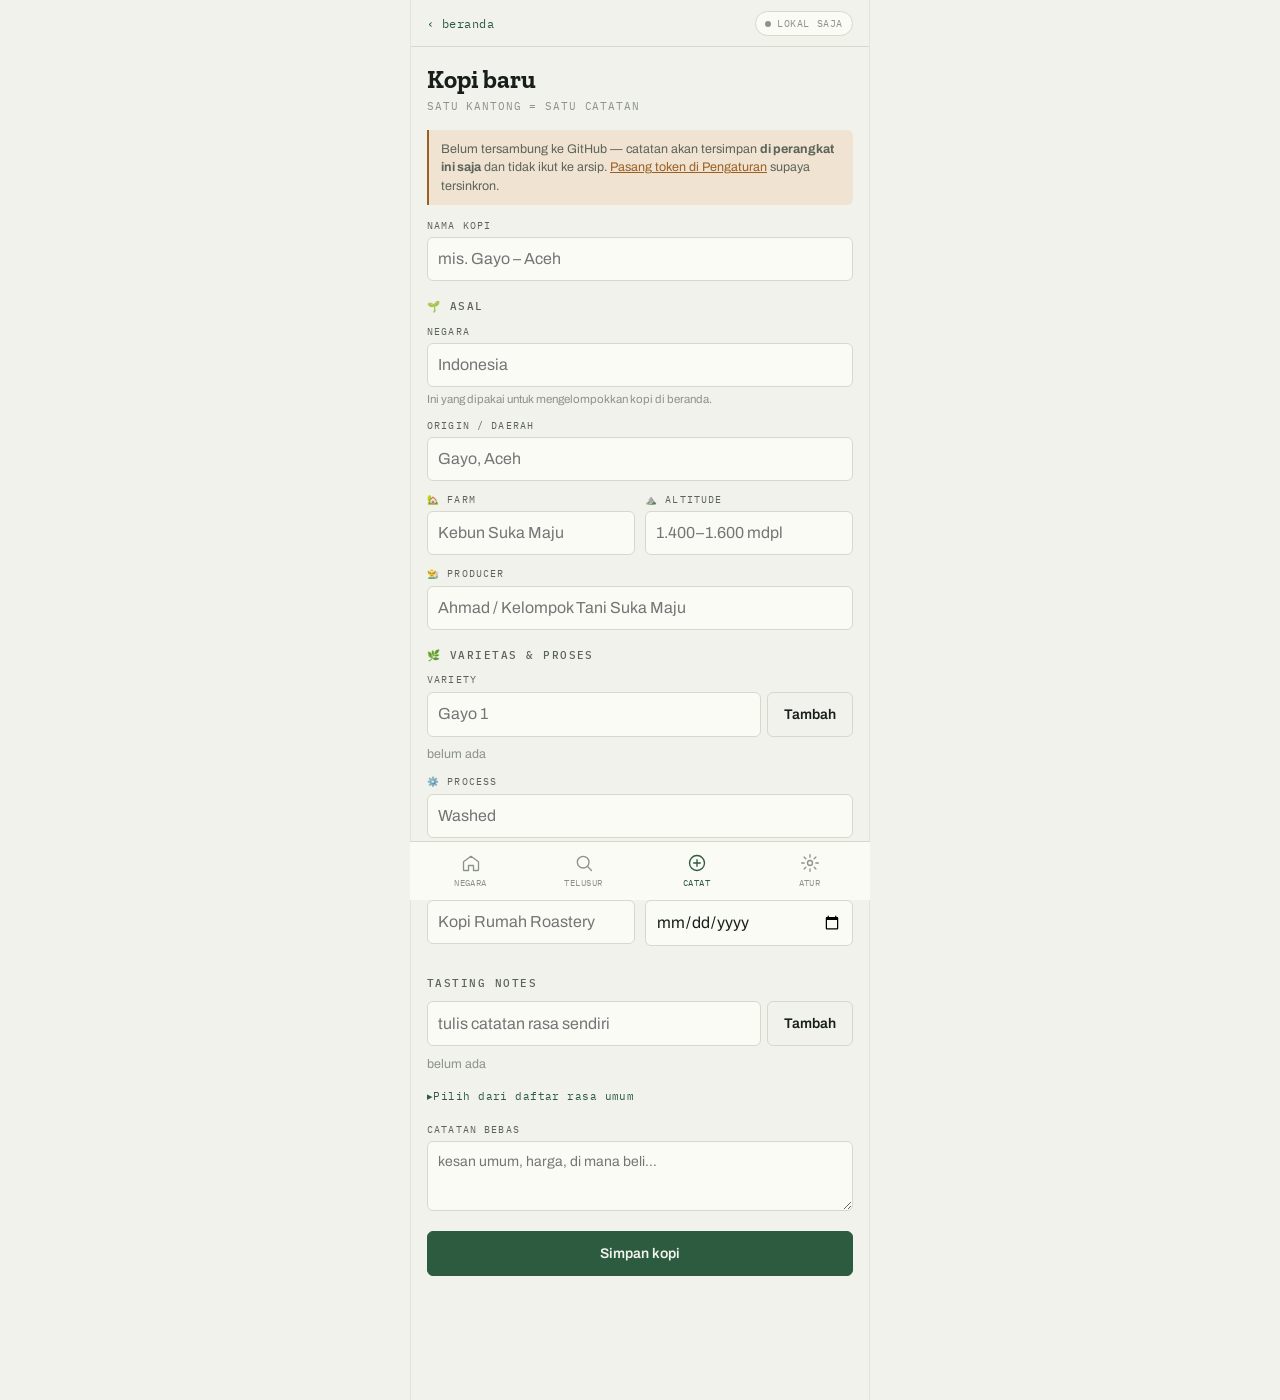
==== catat.html @ e94035f2 "Add existing file" ====
<!doctype html>
<html lang="id">
<head>
<meta charset="utf-8">
<meta name="viewport" content="width=device-width,initial-scale=1,viewport-fit=cover">
<title>Catat kopi · Jejak Kopi</title>
<meta name="theme-color" content="#2C5B40">
<link rel="manifest" href="manifest.webmanifest">
<link rel="icon" href="assets/icon-192.png">
<link rel="apple-touch-icon" href="assets/icon-192.png">
<link rel="stylesheet" href="https://fonts.googleapis.com/css2?family=Archivo:wght@400;500;600;700&family=IBM+Plex+Mono:wght@400;500;600&family=Zilla+Slab:wght@500;600;700&display=swap">
<link rel="stylesheet" href="assets/app.css">
<script>try{var t=JSON.parse(localStorage.getItem("jejakkopi.tema"));if(t&&t!=="auto")document.documentElement.setAttribute("data-theme",t)}catch(e){}</script>
</head>
<body>
<div class="app">
  <header class="top" id="appTop"></header>
  <main class="view" id="view"></main>
</div>
<nav class="tabs" id="appTabs"></nav>

<datalist id="dl-negara"></datalist>
<datalist id="dl-origin"></datalist>
<datalist id="dl-varietas"></datalist>
<datalist id="dl-proses"></datalist>
<datalist id="dl-roaster"></datalist>

<script src="assets/app.js"></script>
<script>
const ID = qs("id");
let draftVar = [], draftNotes = [];

function render(){
  const k = ID ? Store.cari(ID) : null;
  shell({ kembali: k ? "kopi.html?id=" + encodeURIComponent(k.id) : "index.html",
          kembaliTeks: k ? "batal" : "beranda" });
  document.title = (k ? "Ubah" : "Catat kopi") + " · Jejak Kopi";

  if(ID && !k){
    $("#view").innerHTML = `<div class="empty"><h3>Catatan tidak ditemukan</h3>
      <a class="btn ghost" href="index.html">Kembali</a></div>`;
    return;
  }

  draftVar = (k && k.variety) ? k.variety.slice() : [];
  draftNotes = (k && k.notes) ? k.notes.slice() : [];
  const d = k || {};

  $("#view").innerHTML = `
    <h1 class="page-title">${k ? "Ubah catatan" : "Kopi baru"}</h1>
    <div class="page-sub" style="margin-bottom:16px">${k ? "perbarui informasi lot ini" : "satu kantong = satu catatan"}</div>

    ${Store.bisaTulis() ? "" : `<div class="banner">Belum tersambung ke GitHub — catatan akan
      tersimpan <b>di perangkat ini saja</b> dan tidak ikut ke arsip.
      <a href="pengaturan.html">Pasang token di Pengaturan</a> supaya tersinkron.</div>`}

    <div class="f"><label for="nama">Nama kopi</label>
      <input type="text" id="nama" value="${esc(d.nama || "")}" placeholder="mis. Gayo – Aceh"></div>

    <div class="sec-head" style="margin-top:18px"><h2 class="sec-title">🌱 Asal</h2></div>
    <div class="f"><label for="negara">Negara</label>
      <input type="text" id="negara" list="dl-negara" value="${esc(d.negara || "")}"
        placeholder="Indonesia">
      <div class="hint">Ini yang dipakai untuk mengelompokkan kopi di beranda.</div></div>
    <div class="f"><label for="origin">Origin / daerah</label>
      <input type="text" id="origin" list="dl-origin" value="${esc(d.origin || "")}"
        placeholder="Gayo, Aceh"></div>
    <div class="grid2">
      <div class="f"><label for="farm">🏡 Farm</label>
        <input type="text" id="farm" value="${esc(d.farm || "")}" placeholder="Kebun Suka Maju"></div>
      <div class="f"><label for="altitude">⛰️ Altitude</label>
        <input type="text" id="altitude" value="${esc(d.altitude || "")}" placeholder="1.400–1.600 mdpl"></div>
    </div>
    <div class="f"><label for="producer">👨‍🌾 Producer</label>
      <input type="text" id="producer" value="${esc(d.producer || "")}"
        placeholder="Ahmad / Kelompok Tani Suka Maju"></div>

    <div class="sec-head" style="margin-top:18px"><h2 class="sec-title">🌿 Varietas &amp; proses</h2></div>
    <div class="f"><label>Variety</label>
      <div style="display:flex;gap:6px">
        <input type="text" id="varInput" list="dl-varietas" placeholder="Gayo 1" style="flex:1">
        <button class="btn ghost" id="varAdd" type="button">Tambah</button>
      </div>
      <div class="chipset" id="varChips" style="margin-top:8px"></div></div>
    <div class="f"><label for="process">⚙️ Process</label>
      <input type="text" id="process" list="dl-proses" value="${esc(d.process || "")}" placeholder="Washed"></div>

    <div class="sec-head" style="margin-top:18px"><h2 class="sec-title">🔥 Sangrai</h2></div>
    <div class="grid2">
      <div class="f"><label for="roaster">Roaster</label>
        <input type="text" id="roaster" list="dl-roaster" value="${esc(d.roaster || "")}"
          placeholder="Kopi Rumah Roastery"></div>
      <div class="f"><label for="roastDate">📅 Roast date</label>
        <input type="date" id="roastDate" value="${esc(d.roastDate || "")}"></div>
    </div>

    <div class="sec-head" style="margin-top:18px"><h2 class="sec-title">Tasting notes</h2></div>
    <div class="f">
      <div style="display:flex;gap:6px">
        <input type="text" id="noteInput" placeholder="tulis catatan rasa sendiri" style="flex:1">
        <button class="btn ghost" id="noteAdd" type="button">Tambah</button>
      </div>
      <div class="chipset" id="noteChips" style="margin-top:9px"></div>
      <details id="pilihWrap" style="margin-top:10px">
        <summary>Pilih dari daftar rasa umum</summary>
        <div class="chipset" id="notePilih" style="margin-top:9px"></div>
      </details>
    </div>

    <div class="f" style="margin-top:14px"><label for="catatan">Catatan bebas</label>
      <textarea id="catatan" placeholder="kesan umum, harga, di mana beli…">${esc(d.catatan || "")}</textarea></div>

    <div class="btn-row">
      <button class="btn wide" id="simpan" type="button">${k ? "Simpan perubahan" : "Simpan kopi"}</button>
    </div>
    ${k ? `<div class="btn-row"><button class="btn danger wide" id="hapus" type="button">Hapus catatan ini</button></div>` : ""}
    <div style="height:16px"></div>`;

  // datalist dari arsip + daftar umum
  const arsip = Store.kopi();
  datalist("dl-negara", Array.from(new Set(NEGARA_UMUM.concat(arsip.map(x => x.negara).filter(Boolean)))));
  datalist("dl-origin", Array.from(new Set(arsip.map(x => x.origin).filter(Boolean))));
  datalist("dl-varietas", Array.from(new Set(VARIETAS_UMUM.concat(
    [].concat.apply([], arsip.map(x => x.variety || []))))));
  datalist("dl-proses", Array.from(new Set(PROSES_UMUM.concat(arsip.map(x => x.process).filter(Boolean)))));
  datalist("dl-roaster", Array.from(new Set(arsip.map(x => x.roaster).filter(Boolean))));

  gambarVar(); gambarNotes(); gambarPilihan();

  $("#varAdd").addEventListener("click", tambahVar);
  $("#varInput").addEventListener("keydown", e => {
    if(e.key === "Enter"){ e.preventDefault(); tambahVar(); } });
  $("#noteAdd").addEventListener("click", tambahNote);
  $("#noteInput").addEventListener("keydown", e => {
    if(e.key === "Enter"){ e.preventDefault(); tambahNote(); } });
  $("#simpan").addEventListener("click", simpan);
  const h = $("#hapus");
  if(h) h.addEventListener("click", async () => {
    if(!confirm("Hapus catatan kopi ini?")) return;
    await Store.hapus(ID); location.href = "index.html";
  });
}

function gambarVar(){
  $("#varChips").innerHTML = draftVar.length
    ? draftVar.map(v => `<button type="button" aria-pressed="true" data-v="${esc(v)}">${esc(v)} ✕</button>`).join("")
    : `<span class="muted" style="font-size:12.5px;color:var(--ink-faint)">belum ada</span>`;
  $$("#varChips [data-v]").forEach(b => b.addEventListener("click", () => {
    draftVar = draftVar.filter(x => x !== b.dataset.v); gambarVar(); }));
}
function tambahVar(){
  const el = $("#varInput"); const v = el.value.trim();
  if(v && !draftVar.includes(v)) draftVar.push(v);
  el.value = ""; gambarVar(); el.focus();
}
function gambarNotes(){
  $("#noteChips").innerHTML = draftNotes.length
    ? draftNotes.map(v => `<button type="button" aria-pressed="true" data-n="${esc(v)}">${rasaEmoji(v)} ${esc(v)} ✕</button>`).join("")
    : `<span class="muted" style="font-size:12.5px;color:var(--ink-faint)">belum ada</span>`;
  $$("#noteChips [data-n]").forEach(b => b.addEventListener("click", () => {
    draftNotes = draftNotes.filter(x => x !== b.dataset.n); gambarNotes(); gambarPilihan(); }));
}
function tambahNote(){
  const el = $("#noteInput"); const v = el.value.trim();
  if(v && !draftNotes.includes(v)) draftNotes.push(v);
  el.value = ""; gambarNotes(); gambarPilihan(); el.focus();
}
function gambarPilihan(){
  $("#notePilih").innerHTML = RASA_UMUM.map(r =>
    `<button type="button" data-pick="${esc(r)}" aria-pressed="${draftNotes.includes(r)}">${rasaEmoji(r)} ${esc(r)}</button>`).join("");
  $$("#notePilih [data-pick]").forEach(b => b.addEventListener("click", () => {
    const v = b.dataset.pick;
    if(draftNotes.includes(v)) draftNotes = draftNotes.filter(x => x !== v);
    else draftNotes.push(v);
    gambarNotes(); gambarPilihan();
  }));
}

async function simpan(){
  const g = i => { const e = document.getElementById(i); return e ? e.value.trim() : ""; };
  const nama = g("nama");
  if(!nama){ toast("Nama kopi belum diisi."); $("#nama").focus(); return; }
  const lama = ID ? Store.cari(ID) : null;
  const rec = Object.assign({}, lama || {}, {
    id: ID || uid(),
    nama,
    negara: g("negara") || "Tanpa negara",
    origin: g("origin"),
    farm: g("farm"),
    producer: g("producer"),
    variety: draftVar.slice(),
    process: g("process"),
    altitude: g("altitude"),
    roaster: g("roaster"),
    roastDate: g("roastDate"),
    notes: draftNotes.slice(),
    catatan: g("catatan"),
    seduhan: (lama && lama.seduhan) || [],
    createdAt: (lama && lama.createdAt) || Date.now()
  });
  const btn = $("#simpan"); btn.disabled = true; btn.textContent = "Menyimpan…";
  await Store.simpan(rec);
  location.href = "kopi.html?id=" + encodeURIComponent(rec.id);
}

document.addEventListener("data-siap", render);
Store.init();
</script>
</body>
</html>
---- assets/app.css ----
/* Jejak Kopi — gaya bersama semua halaman */

:root{
  --paper:#F1F2EC; --paper-2:#FBFBF6; --paper-3:#E8EAE1;
  --ink:#181E19; --ink-soft:#5C6459; --ink-faint:#8C9389;
  --rule:#D6D8CB; --rule-soft:#E3E5DA;
  --accent:#2C5B40; --accent-soft:#DDE8DF; --accent-ink:#F1F2EC;
  --brass:#9A5F22; --brass-soft:#F0E3D2;
  --good:#3B7A55; --warn:#966A16; --crit:#9C3B2E;
  --shadow:0 1px 2px rgba(24,30,25,.06), 0 6px 18px -10px rgba(24,30,25,.22);
  --r:10px; --r-s:6px;
  --f-disp:"Zilla Slab", Georgia, serif;
  --f-ui:"Archivo", system-ui, -apple-system, "Segoe UI", sans-serif;
  --f-mono:"IBM Plex Mono", ui-monospace, "SF Mono", Menlo, monospace;
  color-scheme:light;
}
@media (prefers-color-scheme: dark){
  :root:not([data-theme="light"]){
    --paper:#111512; --paper-2:#191F1A; --paper-3:#212821;
    --ink:#E7E9DF; --ink-soft:#98A195; --ink-faint:#6D766C;
    --rule:#2A322B; --rule-soft:#222A23;
    --accent:#79BC92; --accent-soft:#1D2B22; --accent-ink:#0E140F;
    --brass:#D19A57; --brass-soft:#2A2015;
    --good:#69B385; --warn:#CFA55E; --crit:#D97D6C;
    --shadow:0 1px 2px rgba(0,0,0,.4), 0 8px 22px -12px rgba(0,0,0,.7);
    color-scheme:dark;
  }
}
:root[data-theme="dark"]{
  --paper:#111512; --paper-2:#191F1A; --paper-3:#212821;
  --ink:#E7E9DF; --ink-soft:#98A195; --ink-faint:#6D766C;
  --rule:#2A322B; --rule-soft:#222A23;
  --accent:#79BC92; --accent-soft:#1D2B22; --accent-ink:#0E140F;
  --brass:#D19A57; --brass-soft:#2A2015;
  --good:#69B385; --warn:#CFA55E; --crit:#D97D6C;
  --shadow:0 1px 2px rgba(0,0,0,.4), 0 8px 22px -12px rgba(0,0,0,.7);
  color-scheme:dark;
}

*{box-sizing:border-box}
html{-webkit-text-size-adjust:100%}
body{margin:0; background:var(--paper); color:var(--ink);
  font-family:var(--f-ui); font-size:15px; line-height:1.5;
  -webkit-font-smoothing:antialiased}
img{max-width:100%}
a{color:inherit; text-decoration:none}
button,input,select,textarea{font:inherit; color:inherit}
button{cursor:pointer; background:none; border:none; padding:0; text-align:inherit}
:focus-visible{outline:2px solid var(--accent); outline-offset:2px; border-radius:3px}
@media (prefers-reduced-motion: reduce){*{animation:none!important; transition:none!important}}

/* ---------- kerangka ---------- */
.app{max-width:460px; margin:0 auto; min-height:100vh; background:var(--paper);
  border-left:1px solid var(--rule-soft); border-right:1px solid var(--rule-soft);
  padding-bottom:92px}
@media (max-width:480px){.app{border:none}}

.top{position:sticky; top:0; z-index:40; background:var(--paper);
  border-bottom:1px solid var(--rule); padding:11px 16px 10px}
.top-row{display:flex; align-items:center; justify-content:space-between; gap:10px}
.brand{font-family:var(--f-disp); font-weight:700; font-size:20px; letter-spacing:-.01em}
.brand span{color:var(--accent)}
.back{display:inline-flex; align-items:center; gap:5px; font-family:var(--f-mono);
  font-size:11.5px; letter-spacing:.04em; color:var(--accent)}
.view{padding:16px}

/* pil sinkron */
.sync{display:inline-flex; align-items:center; gap:6px; font-family:var(--f-mono);
  font-size:10px; letter-spacing:.06em; text-transform:uppercase; color:var(--ink-faint);
  border:1px solid var(--rule); border-radius:100px; padding:4px 9px; background:var(--paper-2)}
.sync .dot{width:6px; height:6px; border-radius:50%; background:var(--ink-faint); flex:none}
.sync[data-s="ok"]{color:var(--good); border-color:var(--good)}
.sync[data-s="ok"] .dot{background:var(--good)}
.sync[data-s="dirty"]{color:var(--warn); border-color:var(--warn)}
.sync[data-s="dirty"] .dot{background:var(--warn)}
.sync[data-s="err"]{color:var(--crit); border-color:var(--crit)}
.sync[data-s="err"] .dot{background:var(--crit)}
.sync[data-s="busy"] .dot{background:var(--accent); animation:pulse 1s ease-in-out infinite}
@keyframes pulse{0%,100%{opacity:1}50%{opacity:.25}}

/* ---------- judul bagian ---------- */
.sec-head{display:flex; align-items:baseline; justify-content:space-between; gap:10px; margin:0 0 10px}
.sec-title{font-family:var(--f-mono); font-size:10.5px; letter-spacing:.14em;
  text-transform:uppercase; color:var(--ink-soft); margin:0; font-weight:500}
.sec-act{font-family:var(--f-mono); font-size:11px; color:var(--accent); letter-spacing:.04em}
.page-title{font-family:var(--f-disp); font-size:25px; font-weight:700; line-height:1.15;
  margin:2px 0 4px; text-wrap:balance}
.page-sub{font-family:var(--f-mono); font-size:11px; letter-spacing:.08em;
  text-transform:uppercase; color:var(--ink-faint)}

/* ---------- strip statistik ---------- */
.strip{display:grid; grid-template-columns:repeat(4,1fr); border:1px solid var(--rule);
  border-radius:var(--r); overflow:hidden; background:var(--paper-2)}
.strip div{padding:10px 6px; text-align:center; border-right:1px solid var(--rule-soft)}
.strip div:last-child{border-right:none}
.strip b{display:block; font-family:var(--f-mono); font-size:19px; font-weight:600;
  font-variant-numeric:tabular-nums; line-height:1.1}
.strip small{font-family:var(--f-mono); font-size:9px; letter-spacing:.08em;
  text-transform:uppercase; color:var(--ink-faint)}

/* ---------- kartu negara ---------- */
.negara{display:flex; align-items:center; gap:13px; width:100%; padding:13px 14px;
  background:var(--paper-2); border:1px solid var(--rule); border-radius:var(--r);
  box-shadow:var(--shadow)}
.negara+.negara{margin-top:9px}
.flag{font-size:30px; line-height:1; flex:none; width:38px; text-align:center}
.negara-b{flex:1; min-width:0; display:block}
.negara-n{display:block; font-family:var(--f-disp); font-size:18px; font-weight:600; line-height:1.2}
.negara-d{display:block; font-size:12px; color:var(--ink-soft); margin-top:2px;
  overflow:hidden; text-overflow:ellipsis; white-space:nowrap}
.negara-c{font-family:var(--f-mono); font-size:11px; color:var(--ink-faint); flex:none;
  font-variant-numeric:tabular-nums; text-align:right}
.chev{color:var(--ink-faint); font-size:17px; flex:none}

/* ---------- kartu kopi ---------- */
.kartu{display:block; width:100%; background:var(--paper-2); border:1px solid var(--rule);
  border-radius:var(--r); padding:12px 13px; box-shadow:var(--shadow)}
.kartu+.kartu{margin-top:9px}
.kartu-top{display:flex; justify-content:space-between; align-items:flex-start; gap:10px}
.kartu-id{display:block; font-family:var(--f-mono); font-size:10px; letter-spacing:.09em;
  color:var(--ink-faint)}
.kartu-n{display:block; font-family:var(--f-disp); font-weight:600; font-size:17px;
  line-height:1.25; margin:2px 0 3px; text-wrap:balance}
.kartu-r{display:block; font-size:12.5px; color:var(--ink-soft)}
.meta{display:flex; flex-wrap:wrap; gap:5px; margin-top:9px}
.tag{font-family:var(--f-mono); font-size:10.5px; letter-spacing:.02em; padding:2.5px 7px;
  border-radius:100px; border:1px solid var(--rule); color:var(--ink-soft); background:var(--paper)}
.tag.proc{border-color:var(--brass); color:var(--brass); background:var(--brass-soft)}
.tag.var{border-color:var(--accent); color:var(--accent); background:var(--accent-soft)}

/* ---------- tabel informasi (halaman detail) ---------- */
.info{border:1px solid var(--rule); border-radius:var(--r); overflow:hidden;
  background:var(--paper-2)}
.info-row{display:flex; align-items:flex-start; gap:10px; padding:10px 12px;
  border-bottom:1px solid var(--rule-soft); width:100%}
.info-row:last-child{border-bottom:none}
.info-e{font-size:15px; line-height:1.35; flex:none; width:20px; text-align:center}
.info-k{font-family:var(--f-mono); font-size:9.5px; letter-spacing:.09em; text-transform:uppercase;
  color:var(--ink-faint); width:78px; flex:none; padding-top:3px}
.info-v{flex:1; min-width:0; font-size:14px; font-weight:500; line-height:1.35}
.info-v.kosong{color:var(--ink-faint); font-weight:400; font-style:italic}
a.info-row .info-v{color:var(--accent)}

/* ---------- catatan rasa ---------- */
.notes{display:flex; flex-wrap:wrap; gap:7px}
.note-chip{display:inline-flex; align-items:center; gap:6px; padding:6px 11px 6px 8px;
  border-radius:100px; border:1px solid var(--rule); background:var(--paper-2); font-size:13px}
.note-chip em{font-style:normal; font-size:14px}

/* ---------- seduhan ---------- */
.seduh{display:flex; gap:11px; padding:10px 0; border-bottom:1px solid var(--rule-soft)}
.seduh:last-child{border-bottom:none}
.seduh-m{font-family:var(--f-mono); font-size:9.5px; letter-spacing:.06em; text-transform:uppercase;
  color:var(--accent-ink); background:var(--accent); padding:4px 6px; border-radius:var(--r-s);
  flex:none; min-width:58px; text-align:center; height:fit-content}
.seduh-b{flex:1; min-width:0}
.seduh-d{font-family:var(--f-mono); font-size:11px; color:var(--ink-faint);
  font-variant-numeric:tabular-nums}
.seduh-n{font-size:13px; color:var(--ink-soft); margin-top:3px}

/* ---------- daftar telusur ---------- */
.facet{display:flex; align-items:center; gap:10px; width:100%; padding:10px 2px;
  border-bottom:1px solid var(--rule-soft)}
.bar{height:5px; border-radius:3px; background:var(--accent); flex:none; min-width:4px}
.facet-n{flex:1; font-size:14px; font-weight:500; min-width:0}
.facet-c{font-family:var(--f-mono); font-size:11.5px; color:var(--ink-faint);
  font-variant-numeric:tabular-nums; flex:none}

.chips{display:flex; gap:6px; overflow-x:auto; padding-bottom:6px; margin-bottom:12px;
  scrollbar-width:none}
.chips::-webkit-scrollbar{display:none}
.chip{font-family:var(--f-mono); font-size:11px; letter-spacing:.03em; white-space:nowrap;
  padding:5px 11px; border-radius:100px; border:1px solid var(--rule);
  background:var(--paper-2); color:var(--ink-soft)}
.chip[aria-pressed="true"]{background:var(--accent); color:var(--accent-ink); border-color:var(--accent)}

/* ---------- formulir ---------- */
.f{margin-bottom:12px}
.f label{display:block; font-family:var(--f-mono); font-size:9.5px; letter-spacing:.12em;
  text-transform:uppercase; color:var(--ink-soft); margin-bottom:4px}
.f input[type=text],.f input[type=number],.f input[type=date],.f input[type=password],
.f select,.f textarea{width:100%; padding:9px 10px; border:1px solid var(--rule);
  border-radius:var(--r-s); background:var(--paper-2); font-size:16px}
.f textarea{min-height:70px; resize:vertical; font-size:14px}
.f .hint{font-size:11.5px; color:var(--ink-faint); margin-top:4px; line-height:1.4}
.grid2{display:grid; grid-template-columns:1fr 1fr; gap:10px}

.btn{display:inline-flex; align-items:center; justify-content:center; gap:6px;
  padding:11px 16px; border-radius:var(--r-s); font-weight:600; font-size:14px;
  background:var(--accent); color:var(--accent-ink); border:1px solid var(--accent)}
.btn.ghost{background:transparent; color:var(--ink); border-color:var(--rule)}
.btn.danger{background:transparent; color:var(--crit); border-color:var(--crit)}
.btn.wide{width:100%}
.btn[disabled]{opacity:.5; cursor:not-allowed}
.btn-row{display:flex; gap:8px; margin-top:14px}

details > summary{font-family:var(--f-mono); font-size:11px; letter-spacing:.04em;
  color:var(--accent); cursor:pointer; padding:4px 0; list-style:none}
details > summary::-webkit-details-marker{display:none}
details > summary::before{content:"▸ "; display:inline-block; transition:transform .15s}
details[open] > summary::before{content:"▾ "}

.chipset{display:flex; flex-wrap:wrap; gap:6px}
.chipset button{font-size:12.5px; padding:5px 10px; border-radius:100px;
  border:1px solid var(--rule); background:var(--paper-2); color:var(--ink-soft)}
.chipset button[aria-pressed="true"]{background:var(--accent-soft); border-color:var(--accent);
  color:var(--accent); font-weight:600}

/* ---------- bilah tab ---------- */
.tabs{position:fixed; bottom:0; left:0; right:0; z-index:50; background:var(--paper-2);
  border-top:1px solid var(--rule); display:grid; grid-template-columns:repeat(4,1fr);
  max-width:460px; margin:0 auto; padding:6px 4px calc(6px + env(safe-area-inset-bottom))}
.tab{display:flex; flex-direction:column; align-items:center; gap:3px; padding:5px 2px;
  color:var(--ink-faint); font-family:var(--f-mono); font-size:9px; letter-spacing:.05em;
  text-transform:uppercase}
.tab svg{width:20px; height:20px; stroke:currentColor; fill:none; stroke-width:1.6;
  stroke-linecap:round; stroke-linejoin:round}
.tab[aria-current="page"]{color:var(--accent)}

/* ---------- lain-lain ---------- */
.empty{text-align:center; padding:34px 18px; color:var(--ink-soft)}
.empty h3{font-family:var(--f-disp); font-size:18px; color:var(--ink); margin:0 0 6px}
.empty p{font-size:13.5px; margin:0 auto 16px; max-width:30em}
.banner{border-left:2px solid var(--brass); background:var(--brass-soft); padding:10px 12px;
  border-radius:0 var(--r-s) var(--r-s) 0; font-size:12.5px; color:var(--ink-soft);
  margin-bottom:14px; line-height:1.45}
.banner a{color:var(--brass); text-decoration:underline}
.toast{position:fixed; left:50%; bottom:100px; transform:translateX(-50%); z-index:80;
  background:var(--ink); color:var(--paper); padding:9px 15px; border-radius:100px;
  font-size:13px; box-shadow:var(--shadow); max-width:88vw; text-align:center; display:none}
.toast.on{display:block}
.hr{height:1px; background:var(--rule); margin:20px 0}
.muted{font-size:13px; color:var(--ink-soft)}
.mono{font-family:var(--f-mono); font-variant-numeric:tabular-nums}
.stack{display:flex; flex-direction:column; gap:9px}
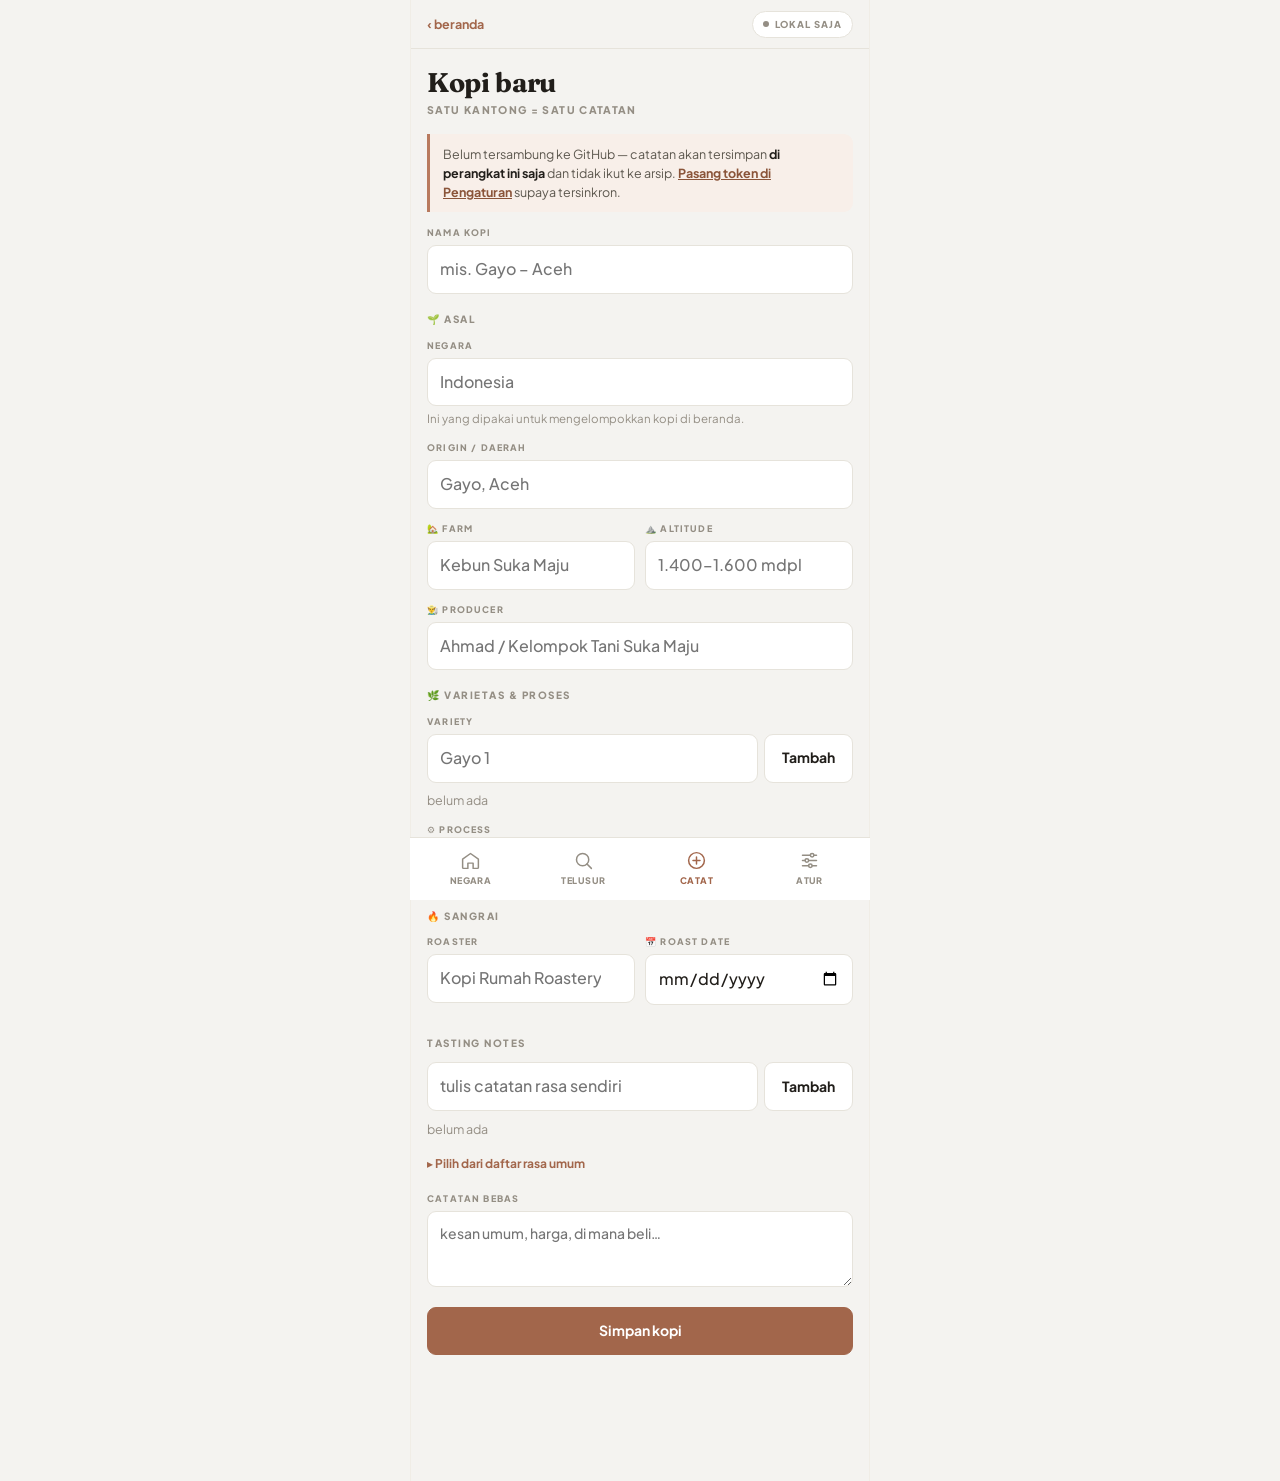
==== commit 4b772b2d: "Update files" ====
--- a/catat.html
+++ b/catat.html
@@ -4,13 +4,12 @@
 <meta charset="utf-8">
 <meta name="viewport" content="width=device-width,initial-scale=1,viewport-fit=cover">
 <title>Catat kopi · Jejak Kopi</title>
-<meta name="theme-color" content="#2C5B40">
+<meta name="theme-color" content="#A2664B">
 <link rel="manifest" href="manifest.webmanifest">
 <link rel="icon" href="assets/icon-192.png">
 <link rel="apple-touch-icon" href="assets/icon-192.png">
-<link rel="stylesheet" href="https://fonts.googleapis.com/css2?family=Archivo:wght@400;500;600;700&family=IBM+Plex+Mono:wght@400;500;600&family=Zilla+Slab:wght@500;600;700&display=swap">
+<link rel="stylesheet" href="https://fonts.googleapis.com/css2?family=Fraunces:opsz,wght@9..144,600;9..144,700&family=Plus+Jakarta+Sans:wght@400;500;600;700;800&display=swap">
 <link rel="stylesheet" href="assets/app.css">
-<script>try{var t=JSON.parse(localStorage.getItem("jejakkopi.tema"));if(t&&t!=="auto")document.documentElement.setAttribute("data-theme",t)}catch(e){}</script>
 </head>
 <body>
 <div class="app">
@@ -25,6 +24,7 @@
 <datalist id="dl-proses"></datalist>
 <datalist id="dl-roaster"></datalist>
 
+<script src="assets/seed.js"></script>
 <script src="assets/app.js"></script>
 <script>
 const ID = qs("id");
@@ -144,7 +144,7 @@
 function gambarVar(){
   $("#varChips").innerHTML = draftVar.length
     ? draftVar.map(v => `<button type="button" aria-pressed="true" data-v="${esc(v)}">${esc(v)} ✕</button>`).join("")
-    : `<span class="muted" style="font-size:12.5px;color:var(--ink-faint)">belum ada</span>`;
+    : `<span class="muted" style="font-size:12.5px;color:var(--faint)">belum ada</span>`;
   $$("#varChips [data-v]").forEach(b => b.addEventListener("click", () => {
     draftVar = draftVar.filter(x => x !== b.dataset.v); gambarVar(); }));
 }
@@ -156,7 +156,7 @@
 function gambarNotes(){
   $("#noteChips").innerHTML = draftNotes.length
     ? draftNotes.map(v => `<button type="button" aria-pressed="true" data-n="${esc(v)}">${rasaEmoji(v)} ${esc(v)} ✕</button>`).join("")
-    : `<span class="muted" style="font-size:12.5px;color:var(--ink-faint)">belum ada</span>`;
+    : `<span class="muted" style="font-size:12.5px;color:var(--faint)">belum ada</span>`;
   $$("#noteChips [data-n]").forEach(b => b.addEventListener("click", () => {
     draftNotes = draftNotes.filter(x => x !== b.dataset.n); gambarNotes(); gambarPilihan(); }));
 }
--- a/assets/app.css
+++ b/assets/app.css
@@ -1,235 +1,269 @@
-/* Jejak Kopi — gaya bersama semua halaman */
+/* =====================================================================
+   Jejak Kopi — gaya bersama semua halaman
+   Latar putih, warna teredam, warna ditentukan negara asal.
+   ===================================================================== */
 
 :root{
-  --paper:#F1F2EC; --paper-2:#FBFBF6; --paper-3:#E8EAE1;
-  --ink:#181E19; --ink-soft:#5C6459; --ink-faint:#8C9389;
-  --rule:#D6D8CB; --rule-soft:#E3E5DA;
-  --accent:#2C5B40; --accent-soft:#DDE8DF; --accent-ink:#F1F2EC;
-  --brass:#9A5F22; --brass-soft:#F0E3D2;
-  --good:#3B7A55; --warn:#966A16; --crit:#9C3B2E;
-  --shadow:0 1px 2px rgba(24,30,25,.06), 0 6px 18px -10px rgba(24,30,25,.22);
-  --r:10px; --r-s:6px;
-  --f-disp:"Zilla Slab", Georgia, serif;
-  --f-ui:"Archivo", system-ui, -apple-system, "Segoe UI", sans-serif;
-  --f-mono:"IBM Plex Mono", ui-monospace, "SF Mono", Menlo, monospace;
+  --page:#F4F3F0;
+  --card:#FFFFFF;
+  --ink:#211E1A;
+  --ink-2:#5C574E;
+  --faint:#948E84;
+  --rule:#E6E3DB;
+  --rule-2:#F0EDE6;
+
+  /* aksen umum aplikasi — tanah liat */
+  --c:#B87A5E; --block:#A2664B; --tint:#F8EFE9; --deep:#8A5439;
+
+  --good:#5C7838; --warn:#A2853C; --crit:#A6402F;
+  --shadow:0 1px 2px rgba(33,30,26,.05), 0 8px 20px -14px rgba(33,30,26,.28);
+  --r:18px; --r-m:12px; --r-s:9px;
+
+  --f-ui:"Plus Jakarta Sans", system-ui, -apple-system, "Segoe UI", sans-serif;
+  --f-disp:"Fraunces", Georgia, "Times New Roman", serif;
   color-scheme:light;
 }
-@media (prefers-color-scheme: dark){
-  :root:not([data-theme="light"]){
-    --paper:#111512; --paper-2:#191F1A; --paper-3:#212821;
-    --ink:#E7E9DF; --ink-soft:#98A195; --ink-faint:#6D766C;
-    --rule:#2A322B; --rule-soft:#222A23;
-    --accent:#79BC92; --accent-soft:#1D2B22; --accent-ink:#0E140F;
-    --brass:#D19A57; --brass-soft:#2A2015;
-    --good:#69B385; --warn:#CFA55E; --crit:#D97D6C;
-    --shadow:0 1px 2px rgba(0,0,0,.4), 0 8px 22px -12px rgba(0,0,0,.7);
-    color-scheme:dark;
-  }
-}
-:root[data-theme="dark"]{
-  --paper:#111512; --paper-2:#191F1A; --paper-3:#212821;
-  --ink:#E7E9DF; --ink-soft:#98A195; --ink-faint:#6D766C;
-  --rule:#2A322B; --rule-soft:#222A23;
-  --accent:#79BC92; --accent-soft:#1D2B22; --accent-ink:#0E140F;
-  --brass:#D19A57; --brass-soft:#2A2015;
-  --good:#69B385; --warn:#CFA55E; --crit:#D97D6C;
-  --shadow:0 1px 2px rgba(0,0,0,.4), 0 8px 22px -12px rgba(0,0,0,.7);
-  color-scheme:dark;
-}
+
+/* ---------- palet negara ---------- */
+[data-w="id"]{--c:#B87A5E; --block:#A2664B; --tint:#F8EFE9; --deep:#8A5439}
+[data-w="et"]{--c:#869A66; --block:#6E8450; --tint:#F0F4E9; --deep:#5E7043}
+[data-w="co"]{--c:#C0A153; --block:#A2853C; --tint:#F9F2E1; --deep:#8A6F27}
+[data-w="ke"]{--c:#B27A7E; --block:#99626A; --tint:#F8EEEE; --deep:#83525A}
+[data-w="br"]{--c:#7593AE; --block:#5B7995; --tint:#ECF2F7; --deep:#4E6B85}
+[data-w="gt"]{--c:#6F9B94; --block:#55807A; --tint:#EAF3F1; --deep:#46706A}
+[data-w="pa"]{--c:#9B87A8; --block:#806D8E; --tint:#F3EEF6; --deep:#6B587A}
+[data-w="cr"]{--c:#6E9377; --block:#557A5F; --tint:#EBF3ED; --deep:#3F6249}
+[data-w="xx"]{--c:#8A8B93; --block:#6E7079; --tint:#F1F1F2; --deep:#5C5D64}
 
 *{box-sizing:border-box}
 html{-webkit-text-size-adjust:100%}
-body{margin:0; background:var(--paper); color:var(--ink);
-  font-family:var(--f-ui); font-size:15px; line-height:1.5;
-  -webkit-font-smoothing:antialiased}
+body{margin:0; background:var(--page); color:var(--ink); font-family:var(--f-ui);
+  font-size:15px; line-height:1.55; -webkit-font-smoothing:antialiased}
 img{max-width:100%}
 a{color:inherit; text-decoration:none}
 button,input,select,textarea{font:inherit; color:inherit}
 button{cursor:pointer; background:none; border:none; padding:0; text-align:inherit}
-:focus-visible{outline:2px solid var(--accent); outline-offset:2px; border-radius:3px}
-@media (prefers-reduced-motion: reduce){*{animation:none!important; transition:none!important}}
+:focus-visible{outline:2px solid var(--block); outline-offset:2px; border-radius:4px}
+@media (prefers-reduced-motion:reduce){*{animation:none!important; transition:none!important}}
 
 /* ---------- kerangka ---------- */
-.app{max-width:460px; margin:0 auto; min-height:100vh; background:var(--paper);
-  border-left:1px solid var(--rule-soft); border-right:1px solid var(--rule-soft);
-  padding-bottom:92px}
+.app{max-width:460px; margin:0 auto; min-height:100vh; background:var(--page);
+  border-left:1px solid var(--rule-2); border-right:1px solid var(--rule-2);
+  padding-bottom:94px}
 @media (max-width:480px){.app{border:none}}
 
-.top{position:sticky; top:0; z-index:40; background:var(--paper);
+.top{position:sticky; top:0; z-index:40; background:var(--page);
   border-bottom:1px solid var(--rule); padding:11px 16px 10px}
 .top-row{display:flex; align-items:center; justify-content:space-between; gap:10px}
-.brand{font-family:var(--f-disp); font-weight:700; font-size:20px; letter-spacing:-.01em}
-.brand span{color:var(--accent)}
-.back{display:inline-flex; align-items:center; gap:5px; font-family:var(--f-mono);
-  font-size:11.5px; letter-spacing:.04em; color:var(--accent)}
+.brand{font-family:var(--f-disp); font-weight:700; font-size:21px; letter-spacing:-.01em}
+.brand span{color:var(--block)}
+.back{display:inline-flex; align-items:center; gap:5px; font-size:12.5px; font-weight:700;
+  color:var(--block)}
 .view{padding:16px}
 
 /* pil sinkron */
-.sync{display:inline-flex; align-items:center; gap:6px; font-family:var(--f-mono);
-  font-size:10px; letter-spacing:.06em; text-transform:uppercase; color:var(--ink-faint);
-  border:1px solid var(--rule); border-radius:100px; padding:4px 9px; background:var(--paper-2)}
-.sync .dot{width:6px; height:6px; border-radius:50%; background:var(--ink-faint); flex:none}
-.sync[data-s="ok"]{color:var(--good); border-color:var(--good)}
+.sync{display:inline-flex; align-items:center; gap:6px; font-size:9.5px; font-weight:800;
+  letter-spacing:.1em; text-transform:uppercase; color:var(--faint);
+  border:1px solid var(--rule); border-radius:100px; padding:5px 10px; background:#fff}
+.sync .dot{width:6px; height:6px; border-radius:50%; background:var(--faint); flex:none}
+.sync[data-s="ok"]{color:var(--good); border-color:#C4D2AE}
 .sync[data-s="ok"] .dot{background:var(--good)}
-.sync[data-s="dirty"]{color:var(--warn); border-color:var(--warn)}
+.sync[data-s="dirty"]{color:var(--warn); border-color:#E4D2A6}
 .sync[data-s="dirty"] .dot{background:var(--warn)}
-.sync[data-s="err"]{color:var(--crit); border-color:var(--crit)}
+.sync[data-s="err"]{color:var(--crit); border-color:#E6BDB4}
 .sync[data-s="err"] .dot{background:var(--crit)}
-.sync[data-s="busy"] .dot{background:var(--accent); animation:pulse 1s ease-in-out infinite}
+.sync[data-s="busy"] .dot{background:var(--block); animation:pulse 1s ease-in-out infinite}
 @keyframes pulse{0%,100%{opacity:1}50%{opacity:.25}}
 
-/* ---------- judul bagian ---------- */
-.sec-head{display:flex; align-items:baseline; justify-content:space-between; gap:10px; margin:0 0 10px}
-.sec-title{font-family:var(--f-mono); font-size:10.5px; letter-spacing:.14em;
-  text-transform:uppercase; color:var(--ink-soft); margin:0; font-weight:500}
-.sec-act{font-family:var(--f-mono); font-size:11px; color:var(--accent); letter-spacing:.04em}
-.page-title{font-family:var(--f-disp); font-size:25px; font-weight:700; line-height:1.15;
-  margin:2px 0 4px; text-wrap:balance}
-.page-sub{font-family:var(--f-mono); font-size:11px; letter-spacing:.08em;
-  text-transform:uppercase; color:var(--ink-faint)}
+/* ---------- judul ---------- */
+.sec-head{display:flex; align-items:baseline; justify-content:space-between; gap:10px;
+  margin:0 0 11px}
+.sec-title{font-size:10px; font-weight:800; letter-spacing:.15em; text-transform:uppercase;
+  color:var(--faint); margin:0}
+.sec-act{font-size:12px; font-weight:700; color:var(--block)}
+.page-title{font-family:var(--f-disp); font-size:27px; font-weight:700; line-height:1.12;
+  letter-spacing:-.012em; margin:3px 0 4px; text-wrap:balance}
+.page-sub{font-size:10.5px; font-weight:800; letter-spacing:.13em; text-transform:uppercase;
+  color:var(--faint)}
 
 /* ---------- strip statistik ---------- */
 .strip{display:grid; grid-template-columns:repeat(4,1fr); border:1px solid var(--rule);
-  border-radius:var(--r); overflow:hidden; background:var(--paper-2)}
-.strip div{padding:10px 6px; text-align:center; border-right:1px solid var(--rule-soft)}
+  border-radius:var(--r-m); overflow:hidden; background:#fff}
+.strip div{padding:11px 6px; text-align:center; border-right:1px solid var(--rule-2)}
 .strip div:last-child{border-right:none}
-.strip b{display:block; font-family:var(--f-mono); font-size:19px; font-weight:600;
-  font-variant-numeric:tabular-nums; line-height:1.1}
-.strip small{font-family:var(--f-mono); font-size:9px; letter-spacing:.08em;
-  text-transform:uppercase; color:var(--ink-faint)}
+.strip b{display:block; font-family:var(--f-disp); font-size:21px; font-weight:700; line-height:1.05}
+.strip small{display:block; font-size:8.5px; font-weight:800; letter-spacing:.1em;
+  text-transform:uppercase; color:var(--faint); margin-top:3px}
 
 /* ---------- kartu negara ---------- */
-.negara{display:flex; align-items:center; gap:13px; width:100%; padding:13px 14px;
-  background:var(--paper-2); border:1px solid var(--rule); border-radius:var(--r);
-  box-shadow:var(--shadow)}
-.negara+.negara{margin-top:9px}
-.flag{font-size:30px; line-height:1; flex:none; width:38px; text-align:center}
+.negara{display:flex; align-items:center; gap:13px; padding:12px 14px; background:#fff;
+  border:1px solid var(--rule); border-radius:var(--r-m); box-shadow:var(--shadow)}
+.negara+.negara{margin-top:10px}
+.flag{width:46px; height:46px; flex:none; border-radius:13px; background:var(--tint);
+  border:1.5px solid var(--c); display:flex; align-items:center; justify-content:center;
+  font-size:23px; line-height:1}
 .negara-b{flex:1; min-width:0; display:block}
-.negara-n{display:block; font-family:var(--f-disp); font-size:18px; font-weight:600; line-height:1.2}
-.negara-d{display:block; font-size:12px; color:var(--ink-soft); margin-top:2px;
+.negara-n{display:block; font-family:var(--f-disp); font-size:19px; font-weight:700;
+  line-height:1.15}
+.negara-d{display:block; font-size:12px; color:var(--ink-2); margin-top:2px;
   overflow:hidden; text-overflow:ellipsis; white-space:nowrap}
-.negara-c{font-family:var(--f-mono); font-size:11px; color:var(--ink-faint); flex:none;
-  font-variant-numeric:tabular-nums; text-align:right}
-.chev{color:var(--ink-faint); font-size:17px; flex:none}
-
-/* ---------- kartu kopi ---------- */
-.kartu{display:block; width:100%; background:var(--paper-2); border:1px solid var(--rule);
-  border-radius:var(--r); padding:12px 13px; box-shadow:var(--shadow)}
-.kartu+.kartu{margin-top:9px}
-.kartu-top{display:flex; justify-content:space-between; align-items:flex-start; gap:10px}
-.kartu-id{display:block; font-family:var(--f-mono); font-size:10px; letter-spacing:.09em;
-  color:var(--ink-faint)}
-.kartu-n{display:block; font-family:var(--f-disp); font-weight:600; font-size:17px;
-  line-height:1.25; margin:2px 0 3px; text-wrap:balance}
-.kartu-r{display:block; font-size:12.5px; color:var(--ink-soft)}
-.meta{display:flex; flex-wrap:wrap; gap:5px; margin-top:9px}
-.tag{font-family:var(--f-mono); font-size:10.5px; letter-spacing:.02em; padding:2.5px 7px;
-  border-radius:100px; border:1px solid var(--rule); color:var(--ink-soft); background:var(--paper)}
-.tag.proc{border-color:var(--brass); color:var(--brass); background:var(--brass-soft)}
-.tag.var{border-color:var(--accent); color:var(--accent); background:var(--accent-soft)}
-
-/* ---------- tabel informasi (halaman detail) ---------- */
-.info{border:1px solid var(--rule); border-radius:var(--r); overflow:hidden;
-  background:var(--paper-2)}
-.info-row{display:flex; align-items:flex-start; gap:10px; padding:10px 12px;
-  border-bottom:1px solid var(--rule-soft); width:100%}
+.negara-c{flex:none; text-align:right; font-size:11px; font-weight:800; color:var(--deep);
+  line-height:1.25}
+.negara-c small{display:block; font-size:8.5px; font-weight:800; letter-spacing:.1em;
+  text-transform:uppercase; color:var(--faint)}
+.chev{color:var(--faint); font-size:18px; flex:none}
+
+/* =====================================================================
+   KARTU TIKET
+   ===================================================================== */
+.tk{display:block; background:var(--card); border:1px solid var(--rule);
+  border-radius:var(--r); overflow:hidden; box-shadow:var(--shadow)}
+.tk+.tk{margin-top:14px}
+
+.tk .hd{display:block; background:var(--block); color:#fff; padding:14px 17px 15px}
+.tk .ctry{display:block; font-size:9.5px; font-weight:800; letter-spacing:.16em;
+  text-transform:uppercase; color:#fff; opacity:.85}
+.tk .nm{display:block; font-family:var(--f-disp); font-weight:700; font-size:26px;
+  line-height:1.12; letter-spacing:-.012em; margin:5px 0 4px; text-wrap:balance}
+.tk .org{display:block; font-size:12.5px; font-weight:500; color:#fff; opacity:.88;
+  line-height:1.4}
+
+.tk .hd a{color:#fff; border-bottom:1.5px solid rgba(255,255,255,.5)}
+.tk .v a,.tk .stub .who a{color:var(--deep);
+  border-bottom:1.5px solid color-mix(in srgb, var(--c) 50%, transparent)}
+.tk .bd{display:block; padding:14px 17px 15px}
+.tk .gr{display:grid; grid-template-columns:1fr 1fr; gap:12px 14px}
+.tk .k{display:block; font-size:9px; font-weight:800; letter-spacing:.13em;
+  text-transform:uppercase; color:var(--faint)}
+.tk .v{display:block; font-size:13px; font-weight:600; line-height:1.35; margin-top:3px}
+.tk .v.alt{color:var(--deep); font-weight:700}
+.tk .v.kosong{color:var(--faint); font-weight:500; font-style:italic}
+.tk .rasa{display:block; margin-top:14px; padding-top:13px; border-top:1px solid var(--rule-2)}
+.tk .rasa .k{margin-bottom:8px}
+
+.notes{display:flex; flex-wrap:wrap; gap:7px}
+.note{display:inline-flex; align-items:center; gap:6px; background:var(--tint);
+  border:1px solid color-mix(in srgb, var(--c) 38%, transparent); border-radius:100px;
+  padding:5px 12px 5px 9px; font-size:12.5px; font-weight:700; color:var(--deep)}
+.note em{font-style:normal; font-size:13.5px; line-height:1}
+
+.tk .perf{display:block; position:relative; height:0; border-top:2px dashed #D9D5CC}
+.tk .perf::before,.tk .perf::after{content:""; position:absolute; top:-10px; width:18px;
+  height:18px; border-radius:50%; background:var(--page); border:1px solid var(--rule)}
+.tk .perf::before{left:-10px}
+.tk .perf::after{right:-10px}
+
+.tk .stub{background:var(--tint); padding:12px 17px 13px; display:flex; align-items:flex-end;
+  justify-content:space-between; gap:14px}
+.tk .stub .k{color:var(--deep); opacity:.72}
+.tk .stub .who{display:block; font-size:13px; font-weight:700; color:var(--deep);
+  line-height:1.3; margin-top:3px}
+.tk .stub .when{text-align:right; flex:none}
+
+/* ---------- baris ringkas (hasil telusur) ---------- */
+.baris{display:flex; align-items:center; gap:11px; padding:11px 13px; background:#fff;
+  border:1px solid var(--rule); border-radius:var(--r-m)}
+.baris+.baris{margin-top:8px}
+.baris .dot{width:10px; height:10px; border-radius:50%; background:var(--block); flex:none}
+.baris .b{flex:1; min-width:0}
+.baris .n{display:block; font-family:var(--f-disp); font-size:16px; font-weight:700;
+  line-height:1.2}
+.baris .s{display:block; font-size:11.5px; color:var(--ink-2); margin-top:1px;
+  overflow:hidden; text-overflow:ellipsis; white-space:nowrap}
+
+/* ---------- riwayat seduhan ---------- */
+.seduh{display:flex; gap:11px; padding:11px 0; border-bottom:1px solid var(--rule-2)}
+.seduh:last-child{border-bottom:none}
+.seduh-m{font-size:9.5px; font-weight:800; letter-spacing:.06em; text-transform:uppercase;
+  color:#fff; background:var(--block); padding:5px 7px; border-radius:var(--r-s);
+  flex:none; min-width:60px; text-align:center; height:fit-content}
+.seduh-b{flex:1; min-width:0}
+.seduh-d{display:block; font-size:11.5px; font-weight:700; color:var(--deep)}
+.seduh-n{display:block; font-size:13px; color:var(--ink-2); margin-top:3px}
+
+/* ---------- daftar telusur ---------- */
+.facet{display:flex; align-items:center; gap:10px; width:100%; padding:11px 2px;
+  border-bottom:1px solid var(--rule-2)}
+.bar{height:6px; border-radius:3px; background:var(--block); flex:none; min-width:5px}
+.facet-n{flex:1; font-size:14px; font-weight:600; min-width:0}
+.facet-c{font-size:11.5px; font-weight:700; color:var(--faint); flex:none}
+
+.chips{display:flex; gap:7px; overflow-x:auto; padding-bottom:7px; margin-bottom:12px;
+  scrollbar-width:none}
+.chips::-webkit-scrollbar{display:none}
+.chip{font-size:12px; font-weight:700; white-space:nowrap; padding:6px 13px;
+  border-radius:100px; border:1px solid var(--rule); background:#fff; color:var(--ink-2)}
+.chip[aria-pressed="true"]{background:var(--block); color:#fff; border-color:var(--block)}
+
+/* ---------- formulir ---------- */
+.f{margin-bottom:13px}
+.f label{display:block; font-size:9px; font-weight:800; letter-spacing:.13em;
+  text-transform:uppercase; color:var(--faint); margin-bottom:5px}
+.f input[type=text],.f input[type=number],.f input[type=date],.f input[type=password],
+.f select,.f textarea{width:100%; padding:11px 12px; border:1px solid var(--rule);
+  border-radius:var(--r-s); background:#fff; font-size:16px; font-weight:500}
+.f textarea{min-height:76px; resize:vertical; font-size:14px}
+.f .hint{font-size:11.5px; color:var(--faint); margin-top:5px; line-height:1.45}
+.grid2{display:grid; grid-template-columns:1fr 1fr; gap:10px}
+
+.btn{display:inline-flex; align-items:center; justify-content:center; gap:6px;
+  padding:12px 17px; border-radius:var(--r-s); font-weight:700; font-size:14px;
+  background:var(--block); color:#fff; border:1px solid var(--block)}
+.btn.ghost{background:#fff; color:var(--ink); border-color:var(--rule)}
+.btn.danger{background:#fff; color:var(--crit); border-color:#E0BCB4}
+.btn.wide{width:100%}
+.btn[disabled]{opacity:.5; cursor:not-allowed}
+.btn-row{display:flex; gap:9px; margin-top:15px}
+
+.chipset{display:flex; flex-wrap:wrap; gap:7px}
+.chipset button{font-size:12.5px; font-weight:600; padding:6px 11px; border-radius:100px;
+  border:1px solid var(--rule); background:#fff; color:var(--ink-2)}
+.chipset button[aria-pressed="true"]{background:var(--tint); border-color:var(--c);
+  color:var(--deep); font-weight:700}
+
+details > summary{font-size:12px; font-weight:700; color:var(--block); cursor:pointer;
+  padding:5px 0; list-style:none}
+details > summary::-webkit-details-marker{display:none}
+details > summary::before{content:"▸ "}
+details[open] > summary::before{content:"▾ "}
+
+/* ---------- bilah tab ---------- */
+.tabs{position:fixed; bottom:0; left:0; right:0; z-index:50; background:#fff;
+  border-top:1px solid var(--rule); display:grid; grid-template-columns:repeat(4,1fr);
+  max-width:460px; margin:0 auto; padding:7px 4px calc(7px + env(safe-area-inset-bottom))}
+.tab{display:flex; flex-direction:column; align-items:center; gap:3px; padding:5px 2px;
+  color:var(--faint); font-size:9px; font-weight:800; letter-spacing:.05em;
+  text-transform:uppercase}
+.tab svg{width:21px; height:21px; stroke:currentColor; fill:none; stroke-width:1.7;
+  stroke-linecap:round; stroke-linejoin:round}
+.tab[aria-current="page"]{color:var(--block)}
+
+/* ---------- lain-lain ---------- */
+.info{border:1px solid var(--rule); border-radius:var(--r-m); overflow:hidden; background:#fff}
+.info-row{display:flex; align-items:flex-start; gap:10px; padding:11px 13px;
+  border-bottom:1px solid var(--rule-2); width:100%}
 .info-row:last-child{border-bottom:none}
 .info-e{font-size:15px; line-height:1.35; flex:none; width:20px; text-align:center}
-.info-k{font-family:var(--f-mono); font-size:9.5px; letter-spacing:.09em; text-transform:uppercase;
-  color:var(--ink-faint); width:78px; flex:none; padding-top:3px}
-.info-v{flex:1; min-width:0; font-size:14px; font-weight:500; line-height:1.35}
-.info-v.kosong{color:var(--ink-faint); font-weight:400; font-style:italic}
-a.info-row .info-v{color:var(--accent)}
-
-/* ---------- catatan rasa ---------- */
-.notes{display:flex; flex-wrap:wrap; gap:7px}
-.note-chip{display:inline-flex; align-items:center; gap:6px; padding:6px 11px 6px 8px;
-  border-radius:100px; border:1px solid var(--rule); background:var(--paper-2); font-size:13px}
-.note-chip em{font-style:normal; font-size:14px}
-
-/* ---------- seduhan ---------- */
-.seduh{display:flex; gap:11px; padding:10px 0; border-bottom:1px solid var(--rule-soft)}
-.seduh:last-child{border-bottom:none}
-.seduh-m{font-family:var(--f-mono); font-size:9.5px; letter-spacing:.06em; text-transform:uppercase;
-  color:var(--accent-ink); background:var(--accent); padding:4px 6px; border-radius:var(--r-s);
-  flex:none; min-width:58px; text-align:center; height:fit-content}
-.seduh-b{flex:1; min-width:0}
-.seduh-d{font-family:var(--f-mono); font-size:11px; color:var(--ink-faint);
-  font-variant-numeric:tabular-nums}
-.seduh-n{font-size:13px; color:var(--ink-soft); margin-top:3px}
-
-/* ---------- daftar telusur ---------- */
-.facet{display:flex; align-items:center; gap:10px; width:100%; padding:10px 2px;
-  border-bottom:1px solid var(--rule-soft)}
-.bar{height:5px; border-radius:3px; background:var(--accent); flex:none; min-width:4px}
-.facet-n{flex:1; font-size:14px; font-weight:500; min-width:0}
-.facet-c{font-family:var(--f-mono); font-size:11.5px; color:var(--ink-faint);
-  font-variant-numeric:tabular-nums; flex:none}
-
-.chips{display:flex; gap:6px; overflow-x:auto; padding-bottom:6px; margin-bottom:12px;
-  scrollbar-width:none}
-.chips::-webkit-scrollbar{display:none}
-.chip{font-family:var(--f-mono); font-size:11px; letter-spacing:.03em; white-space:nowrap;
-  padding:5px 11px; border-radius:100px; border:1px solid var(--rule);
-  background:var(--paper-2); color:var(--ink-soft)}
-.chip[aria-pressed="true"]{background:var(--accent); color:var(--accent-ink); border-color:var(--accent)}
-
-/* ---------- formulir ---------- */
-.f{margin-bottom:12px}
-.f label{display:block; font-family:var(--f-mono); font-size:9.5px; letter-spacing:.12em;
-  text-transform:uppercase; color:var(--ink-soft); margin-bottom:4px}
-.f input[type=text],.f input[type=number],.f input[type=date],.f input[type=password],
-.f select,.f textarea{width:100%; padding:9px 10px; border:1px solid var(--rule);
-  border-radius:var(--r-s); background:var(--paper-2); font-size:16px}
-.f textarea{min-height:70px; resize:vertical; font-size:14px}
-.f .hint{font-size:11.5px; color:var(--ink-faint); margin-top:4px; line-height:1.4}
-.grid2{display:grid; grid-template-columns:1fr 1fr; gap:10px}
-
-.btn{display:inline-flex; align-items:center; justify-content:center; gap:6px;
-  padding:11px 16px; border-radius:var(--r-s); font-weight:600; font-size:14px;
-  background:var(--accent); color:var(--accent-ink); border:1px solid var(--accent)}
-.btn.ghost{background:transparent; color:var(--ink); border-color:var(--rule)}
-.btn.danger{background:transparent; color:var(--crit); border-color:var(--crit)}
-.btn.wide{width:100%}
-.btn[disabled]{opacity:.5; cursor:not-allowed}
-.btn-row{display:flex; gap:8px; margin-top:14px}
-
-details > summary{font-family:var(--f-mono); font-size:11px; letter-spacing:.04em;
-  color:var(--accent); cursor:pointer; padding:4px 0; list-style:none}
-details > summary::-webkit-details-marker{display:none}
-details > summary::before{content:"▸ "; display:inline-block; transition:transform .15s}
-details[open] > summary::before{content:"▾ "}
-
-.chipset{display:flex; flex-wrap:wrap; gap:6px}
-.chipset button{font-size:12.5px; padding:5px 10px; border-radius:100px;
-  border:1px solid var(--rule); background:var(--paper-2); color:var(--ink-soft)}
-.chipset button[aria-pressed="true"]{background:var(--accent-soft); border-color:var(--accent);
-  color:var(--accent); font-weight:600}
-
-/* ---------- bilah tab ---------- */
-.tabs{position:fixed; bottom:0; left:0; right:0; z-index:50; background:var(--paper-2);
-  border-top:1px solid var(--rule); display:grid; grid-template-columns:repeat(4,1fr);
-  max-width:460px; margin:0 auto; padding:6px 4px calc(6px + env(safe-area-inset-bottom))}
-.tab{display:flex; flex-direction:column; align-items:center; gap:3px; padding:5px 2px;
-  color:var(--ink-faint); font-family:var(--f-mono); font-size:9px; letter-spacing:.05em;
-  text-transform:uppercase}
-.tab svg{width:20px; height:20px; stroke:currentColor; fill:none; stroke-width:1.6;
-  stroke-linecap:round; stroke-linejoin:round}
-.tab[aria-current="page"]{color:var(--accent)}
-
-/* ---------- lain-lain ---------- */
-.empty{text-align:center; padding:34px 18px; color:var(--ink-soft)}
-.empty h3{font-family:var(--f-disp); font-size:18px; color:var(--ink); margin:0 0 6px}
+.info-k{font-size:9px; font-weight:800; letter-spacing:.12em; text-transform:uppercase;
+  color:var(--faint); width:74px; flex:none; padding-top:3px}
+.info-v{flex:1; min-width:0; font-size:13.5px; font-weight:600; line-height:1.4}
+.info-v.kosong{color:var(--faint); font-weight:500; font-style:italic}
+a.info-row .info-v{color:var(--deep)}
+
+.empty{text-align:center; padding:36px 18px; color:var(--ink-2)}
+.empty h3{font-family:var(--f-disp); font-size:20px; font-weight:700; color:var(--ink);
+  margin:0 0 7px}
 .empty p{font-size:13.5px; margin:0 auto 16px; max-width:30em}
-.banner{border-left:2px solid var(--brass); background:var(--brass-soft); padding:10px 12px;
-  border-radius:0 var(--r-s) var(--r-s) 0; font-size:12.5px; color:var(--ink-soft);
-  margin-bottom:14px; line-height:1.45}
-.banner a{color:var(--brass); text-decoration:underline}
-.toast{position:fixed; left:50%; bottom:100px; transform:translateX(-50%); z-index:80;
-  background:var(--ink); color:var(--paper); padding:9px 15px; border-radius:100px;
-  font-size:13px; box-shadow:var(--shadow); max-width:88vw; text-align:center; display:none}
+.banner{border-left:3px solid var(--c); background:var(--tint); padding:11px 13px;
+  border-radius:0 var(--r-s) var(--r-s) 0; font-size:12.5px; color:var(--ink-2);
+  margin-bottom:14px; line-height:1.5}
+.banner b{color:var(--ink); font-weight:700}
+.banner a{color:var(--deep); font-weight:700; text-decoration:underline}
+.toast{position:fixed; left:50%; bottom:104px; transform:translateX(-50%); z-index:80;
+  background:var(--ink); color:#fff; padding:10px 16px; border-radius:100px;
+  font-size:13px; font-weight:600; box-shadow:var(--shadow); max-width:88vw;
+  text-align:center; display:none}
 .toast.on{display:block}
-.hr{height:1px; background:var(--rule); margin:20px 0}
-.muted{font-size:13px; color:var(--ink-soft)}
-.mono{font-family:var(--f-mono); font-variant-numeric:tabular-nums}
+.hr{height:1px; background:var(--rule); margin:22px 0}
+.muted{font-size:13px; color:var(--ink-2)}
 .stack{display:flex; flex-direction:column; gap:9px}
